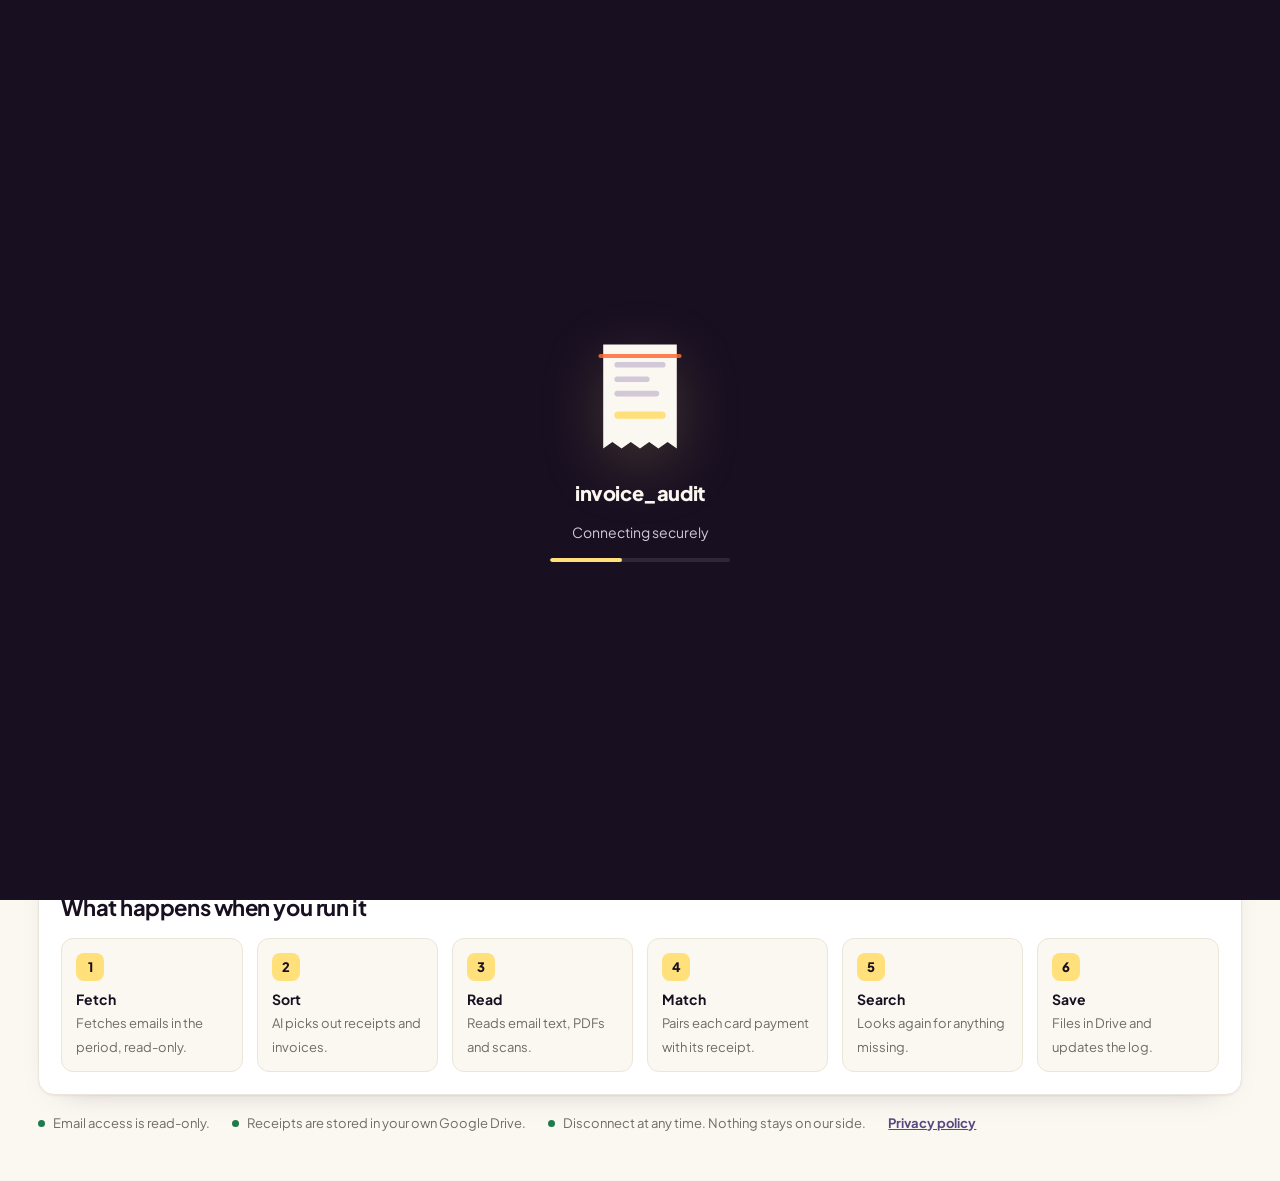
==== static/index.html @ 2ac288d0 "Replace Streamlit with a FastAPI backend and a full-page HTML app - server.py: sessions in memory, G" ====
<!doctype html>
<html lang="en">
<head>
  <meta charset="utf-8">
  <meta name="viewport" content="width=device-width, initial-scale=1">
  <title>invoice_audit</title>
  <meta name="description" content="Card transactions matched to receipts from your inbox.">
  <link rel="preconnect" href="https://fonts.googleapis.com">
  <link rel="preconnect" href="https://fonts.gstatic.com" crossorigin>
  <link href="https://fonts.googleapis.com/css2?family=Plus+Jakarta+Sans:wght@400;500;600;700;800&family=JetBrains+Mono:wght@500&display=swap" rel="stylesheet">
  <link rel="stylesheet" href="/static/app.css?v=1">
  <link rel="icon" href="data:image/svg+xml,%3Csvg xmlns='http://www.w3.org/2000/svg' viewBox='0 0 32 32'%3E%3Crect width='32' height='32' rx='9' fill='%23180F21'/%3E%3Cpath d='M10 8h12v16l-3-2-3 2-3-2-3 2z' fill='%23FFE07A'/%3E%3C/svg%3E">
</head>
<body>

<!-- first paint: shown until the backend answers (Render free instances can take a while to wake up) -->
<div id="boot" class="boot">
  <div class="boot-art">
    <svg viewBox="0 0 120 150" class="boot-receipt" aria-hidden="true">
      <path d="M14 8h92v130l-11.5-8-11.5 8-11.5-8-11.5 8-11.5-8-11.5 8-11.5-8-11.5 8z" fill="#FBF7F1"/>
      <rect class="ln l1" x="28" y="30" width="64" height="7" rx="3.5"/>
      <rect class="ln l2" x="28" y="48" width="44" height="7" rx="3.5"/>
      <rect class="ln l3" x="28" y="66" width="56" height="7" rx="3.5"/>
      <rect class="ln l4" x="28" y="92" width="64" height="9" rx="4.5"/>
      <rect class="scan" x="8" y="20" width="104" height="5" rx="2.5"/>
    </svg>
  </div>
  <div class="boot-name">invoice_audit</div>
  <div class="boot-msg" id="boot-msg">Starting the agent</div>
  <div class="boot-bar"><span></span></div>
</div>

<header class="topbar">
  <a class="brand" href="/">
    <span class="logo"><svg viewBox="0 0 32 32"><path d="M10 7h12v18l-3-2-3 2-3-2-3 2z" fill="#180F21"/><path d="M13 12h6M13 16h4" stroke="#FFE07A" stroke-width="2" stroke-linecap="round"/></svg></span>
    <span><b>invoice_audit</b><small data-i18n="nav_sub">Receipt matching agent</small></span>
  </a>
  <div class="top-right">
    <div class="seg" id="lang">
      <button data-lang="en">EN</button><button data-lang="sv">SV</button>
    </div>
    <div id="account"></div>
  </div>
</header>

<main id="app">
  <!-- ONBOARDING -->
  <section id="view-onboard" class="view">
    <div class="hero">
      <div class="hero-text">
        <div class="eyebrow" data-i18n="hero_eyebrow">AI receipt assistant</div>
        <h1 data-i18n-html="hero_title">Every card payment, <em>matched</em> to its receipt.</h1>
        <p data-i18n="hero_text">Connect your inbox, add your card statement and let the agent find, match and file every receipt. You only handle the few it cannot find.</p>
        <div class="chips" id="hero-chips"></div>
      </div>
      <div class="hero-art" aria-hidden="true">
        <svg viewBox="0 0 460 300">
          <rect x="18" y="38" width="190" height="224" rx="18" fill="#2B1745"/>
          <text x="40" y="72" fill="#D3C8D8" font-size="13" font-weight="700" letter-spacing="1.5">CARD STATEMENT</text>
          <g font-size="12" fill="#FBF7F1">
            <rect x="34" y="88" width="158" height="30" rx="8" fill="#3a2458"/><text x="46" y="108">VY NKPG</text><text x="180" y="108" text-anchor="end">420.00</text>
            <rect x="34" y="126" width="158" height="30" rx="8" fill="#3a2458"/><text x="46" y="146">DROPBOX*</text><text x="180" y="146" text-anchor="end">1 363.28</text>
            <rect x="34" y="164" width="158" height="30" rx="8" fill="#3a2458"/><text x="46" y="184">ANTHROPIC*</text><text x="180" y="184" text-anchor="end">255.23</text>
            <rect x="34" y="202" width="158" height="30" rx="8" fill="#3a2458" stroke="#FF6B35" stroke-dasharray="4 4"/><text x="46" y="222">PARKERING</text><text x="180" y="222" text-anchor="end">60.00</text>
          </g>
          <g class="links" stroke="#FFE07A" stroke-width="2.5" fill="none" stroke-linecap="round">
            <path d="M192 103 C 240 103, 240 70, 282 70"/><path d="M192 141 C 240 141, 240 140, 282 140"/><path d="M192 179 C 240 179, 240 210, 282 210"/>
          </g>
          <g>
            <rect x="282" y="44" width="160" height="54" rx="12" fill="#FBF7F1"/><text x="298" y="66" font-size="12" font-weight="700" fill="#180F21">Vy · kvitto</text><text x="298" y="86" font-size="11" fill="#6E6C66">420,00 kr · moms 6%</text><circle cx="420" cy="71" r="10" fill="#1F7A4D"/><path d="M415 71l3.5 3.5 6-7" stroke="#fff" stroke-width="2.2" fill="none"/>
            <rect x="282" y="113" width="160" height="54" rx="12" fill="#FBF7F1"/><text x="298" y="135" font-size="12" font-weight="700" fill="#180F21">Dropbox · receipt</text><text x="298" y="155" font-size="11" fill="#6E6C66">SEK 1 363.28 · PDF</text><circle cx="420" cy="140" r="10" fill="#1F7A4D"/><path d="M415 140l3.5 3.5 6-7" stroke="#fff" stroke-width="2.2" fill="none"/>
            <rect x="282" y="183" width="160" height="54" rx="12" fill="#FBF7F1"/><text x="298" y="205" font-size="12" font-weight="700" fill="#180F21">Anthropic · receipt</text><text x="298" y="225" font-size="11" fill="#6E6C66">USD 25.00 · FX ok</text><circle cx="420" cy="210" r="10" fill="#1F7A4D"/><path d="M415 210l3.5 3.5 6-7" stroke="#fff" stroke-width="2.2" fill="none"/>
          </g>
          <rect x="282" y="252" width="160" height="34" rx="10" fill="#FF6B35"/><text x="362" y="274" text-anchor="middle" font-size="12" font-weight="700" fill="#180F21">1 missing · one tap</text>
        </svg>
      </div>
    </div>

    <div class="wrap">
      <div class="steps">
        <article class="card step" id="step1">
          <div class="step-head"><span class="num">1</span><h3 data-i18n="step1">Connect your inbox</h3><span class="tag" id="step1-tag"></span></div>
          <p class="muted" data-i18n="google_hint">Reads Gmail (read-only) and saves receipts in your own Google Drive.</p>
          <div id="step1-body"></div>
        </article>
        <article class="card step" id="step2">
          <div class="step-head"><span class="num">2</span><h3 data-i18n="step2">Add your card statement</h3><span class="tag" id="step2-tag"></span></div>
          <p class="muted" data-i18n="upload_hint">Any card or bank export: CSV, Excel or PDF. Mynt, Pleo, any bank.</p>
          <label class="drop" id="drop">
            <input type="file" id="statement-file" accept=".csv,.xlsx,.xls,.pdf">
            <span class="drop-icon"><svg viewBox="0 0 24 24"><path d="M12 16V4m0 0l-4 4m4-4l4 4M4 16v3a1 1 0 001 1h14a1 1 0 001-1v-3" fill="none" stroke="currentColor" stroke-width="1.8" stroke-linecap="round" stroke-linejoin="round"/></svg></span>
            <span class="drop-text"><b data-i18n="drop_title">Drop your statement here</b><small data-i18n="drop_sub">or click to choose a file</small></span>
            <span class="drop-busy"><span class="scanbar"></span><b id="drop-busy-msg">Reading your statement</b></span>
          </label>
          <button class="btn btn-ghost full" id="use-sample" data-i18n="sample">Use the sample Mynt export</button>
          <div id="statement-summary"></div>
        </article>
        <article class="card step" id="step3">
          <div class="step-head"><span class="num">3</span><h3 data-i18n="step3">Run the agent</h3></div>
          <p class="muted" data-i18n="period">Look for receipts from</p>
          <div class="seg seg-wide" id="period"></div>
          <p class="note" data-i18n="nightly">This is the job the agent runs every night. Run it now to see it work.</p>
          <button class="btn btn-primary btn-lg full" id="run" data-i18n="run">Run agent now</button>
        </article>
      </div>

      <div class="how card">
        <div class="how-head"><div class="eyebrow" data-i18n="how_eyebrow">How it works</div><h2 data-i18n="how_title">What happens when you run it</h2></div>
        <ol class="flow" id="flow"></ol>
      </div>
      <div class="privacy">
        <span data-i18n="privacy_1">Email access is read-only.</span>
        <span data-i18n="privacy_2">Receipts are stored in your own Google Drive.</span>
        <span data-i18n="privacy_3">Disconnect at any time. Nothing stays on our side.</span>
        <a id="privacy-link" target="_blank" data-i18n="policy">Privacy policy</a>
      </div>
    </div>
  </section>

  <!-- RUNNING -->
  <section id="view-run" class="view" hidden>
    <div class="band">
      <div class="band-inner">
        <div class="eyebrow" data-i18n="run_eyebrow">Agent at work</div>
        <h1 id="run-title" data-i18n="run_title">Finding and matching your receipts</h1>
        <p id="run-tip" class="tip"></p>
        <div class="indeterminate"><span></span></div>
        <div class="band-meta"><span id="run-elapsed">0:00</span></div>
      </div>
    </div>
    <div class="wrap grid-run">
      <div class="card">
        <h3 class="card-title" data-i18n="progress">Progress</h3>
        <ol class="stepper" id="stepper"></ol>
      </div>
      <div class="card">
        <div class="card-title-row"><h3 class="card-title" data-i18n="activity">Activity</h3><span class="live"><i></i><span data-i18n="live">Live</span></span></div>
        <ul class="feed" id="feed"></ul>
        <div id="run-error"></div>
      </div>
    </div>
  </section>

  <!-- RESULTS -->
  <section id="view-result" class="view" hidden>
    <div class="band">
      <div class="band-inner band-split">
        <div>
          <div class="eyebrow" id="res-eyebrow"></div>
          <h1 id="res-title"></h1>
          <p id="res-sub" class="tip"></p>
          <div class="bar"><span id="res-bar"></span></div>
        </div>
        <div class="band-actions" id="res-actions"></div>
      </div>
    </div>
    <div class="wrap">
      <div class="stats" id="stats"></div>
      <div class="grid-res">
        <div>
          <div class="section-head"><h2 id="todo-title"></h2></div>
          <div id="todo"></div>
        </div>
        <aside>
          <div class="card">
            <h3 class="card-title" data-i18n="connections">Connections</h3>
            <div id="connections"></div>
          </div>
          <div class="card">
            <div class="card-title-row"><h3 class="card-title" data-i18n="activity">Activity</h3><button class="link" id="log-toggle" data-i18n="show_all">Show all</button></div>
            <ul class="feed feed-compact" id="res-feed"></ul>
          </div>
        </aside>
      </div>
      <div class="card table-card">
        <div class="table-head">
          <h2 data-i18n="tab_all">All transactions</h2>
          <div class="filters" id="filters"></div>
          <input class="search" id="search" type="search" data-i18n-ph="search" placeholder="Search">
        </div>
        <div class="table-wrap"><table id="table"></table></div>
      </div>
      <div class="card" id="orphans-card" hidden>
        <h2 data-i18n="orphans">Receipts with no card transaction</h2>
        <p class="muted" data-i18n="orphans_hint">Found in your inbox but not on this statement. Paid with another card?</p>
        <ul class="orphans" id="orphans"></ul>
      </div>
      <div class="foot-actions">
        <button class="btn btn-ghost" id="restart" data-i18n="restart">New run</button>
        <button class="btn btn-danger-ghost" id="forget" data-i18n="forget">Disconnect and delete my data</button>
      </div>
    </div>
  </section>
</main>

<div id="toasts" class="toasts"></div>
<div id="modal" class="modal" hidden></div>
<script src="/static/app.js?v=1"></script>
</body>
</html>
---- static/app.css ----
:root {
  --ink: #180F21; --ink-2: #2B1745; --ink-3: #1C0F2D; --plum: #5A4880; --plum-2: #8A7FA0;
  --khaki: #FFE07A; --khaki-2: #FFE797; --khaki-dark: #B39D55; --lemon: #FFF3C4;
  --coral: #FF6B35; --tomato: #F2654A;
  --cream: #FBF7F1; --paper: #FFFFFF; --line: #ECE5DA; --line-2: #E2D9CB;
  --thistle: #D3C8D8; --lavender: #F3EEFF; --ghost: #F6F2FC; --smoke: #F2F1EF;
  --text: #180F21; --muted: #6E6C66;
  --ok: #1F7A4D; --ok-bg: #E2F1E8; --warn: #8A6D1F; --warn-bg: #FFF3C4; --bad: #B3261E; --bad-bg: #FFE4EA;
  --radius: 16px; --shadow: 0 1px 2px rgba(24,15,33,.05), 0 12px 32px -24px rgba(24,15,33,.35);
}
* { box-sizing: border-box; }
html { -webkit-text-size-adjust: 100%; }
body { margin: 0; background: var(--cream); color: var(--text); font: 15px/1.55 "Plus Jakarta Sans", system-ui, sans-serif; }
a { color: inherit; }
button { font: inherit; cursor: pointer; }
[hidden] { display: none !important; }
h1, h2, h3 { margin: 0; letter-spacing: -.02em; }
.muted { color: var(--muted); }
.eyebrow { font-size: 12px; font-weight: 700; letter-spacing: .12em; text-transform: uppercase; color: var(--khaki); }
.wrap { padding: 28px clamp(16px, 3vw, 40px) 48px; }

/* ---------- boot loader ---------- */
.boot { position: fixed; inset: 0; z-index: 100; background: var(--ink); color: var(--cream); display: flex;
        flex-direction: column; align-items: center; justify-content: center; gap: 14px; transition: opacity .35s ease; }
.boot.hide { opacity: 0; pointer-events: none; }
.boot-receipt { width: 96px; filter: drop-shadow(0 18px 30px rgba(255,224,122,.18)); }
.boot-receipt .ln { fill: var(--thistle); transform-origin: left; animation: grow 1.6s ease-in-out infinite; }
.boot-receipt .l2 { animation-delay: .15s; } .boot-receipt .l3 { animation-delay: .3s; }
.boot-receipt .l4 { fill: var(--khaki); animation-delay: .45s; }
.boot-receipt .scan { fill: var(--coral); opacity: .85; animation: scan 1.6s ease-in-out infinite; }
@keyframes grow { 0%, 100% { transform: scaleX(.35); } 50% { transform: scaleX(1); } }
@keyframes scan { 0% { transform: translateY(0); } 50% { transform: translateY(100px); } 100% { transform: translateY(0); } }
.boot-name { font-weight: 800; font-size: 20px; letter-spacing: -.02em; }
.boot-msg { color: var(--thistle); font-size: 14px; min-height: 22px; transition: opacity .25s; }
.boot-bar { width: 180px; height: 4px; border-radius: 4px; background: rgba(255,255,255,.1); overflow: hidden; }
.boot-bar span { display: block; height: 100%; width: 40%; background: var(--khaki); border-radius: 4px; animation: slide 1.2s ease-in-out infinite; }
@keyframes slide { 0% { transform: translateX(-100%); } 100% { transform: translateX(260%); } }

/* ---------- top bar ---------- */
.topbar { position: sticky; top: 0; z-index: 20; display: flex; align-items: center; justify-content: space-between;
          gap: 12px; padding: 12px clamp(16px, 3vw, 40px); background: var(--ink); color: var(--cream);
          border-bottom: 1px solid rgba(255,255,255,.06); }
.brand { display: flex; align-items: center; gap: 12px; text-decoration: none; }
.brand b { display: block; font-size: 17px; letter-spacing: -.02em; }
.brand small { display: block; color: var(--plum-2); font-size: 12px; }
.logo { width: 38px; height: 38px; border-radius: 11px; background: var(--khaki); display: grid; place-items: center; }
.logo svg { width: 26px; }
.top-right { display: flex; align-items: center; gap: 12px; }
.seg { display: inline-flex; background: rgba(255,255,255,.07); border: 1px solid rgba(255,255,255,.1); border-radius: 10px; padding: 3px; }
.seg button { border: 0; background: transparent; color: var(--thistle); padding: 6px 12px; border-radius: 7px; font-weight: 700; font-size: 13px; }
.seg button.on { background: var(--khaki); color: var(--ink); }
.account { display: flex; align-items: center; gap: 10px; font-size: 13px; color: var(--thistle); }
.avatar { width: 30px; height: 30px; border-radius: 50%; background: var(--plum); color: var(--cream); display: grid; place-items: center; font-weight: 700; }

/* ---------- buttons ---------- */
.btn { display: inline-flex; align-items: center; justify-content: center; gap: 8px; border-radius: 12px; padding: 11px 18px;
       font-weight: 700; font-size: 14px; border: 1.5px solid transparent; text-decoration: none; transition: transform .08s, background .15s, border-color .15s, box-shadow .15s; white-space: nowrap; }
.btn:active { transform: translateY(1px); }
.btn:disabled { opacity: .45; cursor: not-allowed; }
.btn svg { width: 18px; height: 18px; flex: none; }
.btn-primary { background: var(--khaki); color: var(--ink); box-shadow: 0 8px 18px -12px rgba(179,157,85,.9); }
.btn-primary:hover:not(:disabled) { background: var(--khaki-2); }
.btn-dark { background: var(--ink); color: var(--cream); }
.btn-dark:hover:not(:disabled) { background: var(--ink-2); }
.btn-ghost { background: var(--paper); color: var(--ink); border-color: var(--line-2); }
.btn-ghost:hover:not(:disabled) { border-color: var(--plum-2); background: var(--ghost); }
.btn-light { background: var(--cream); color: var(--ink); }
.btn-light:hover { background: #fff; }
.btn-outline-light { background: transparent; color: var(--cream); border-color: rgba(255,255,255,.28); }
.btn-outline-light:hover { border-color: var(--khaki); color: var(--khaki); }
.btn-coral { background: var(--coral); color: var(--ink); }
.btn-coral:hover { background: var(--tomato); }
.btn-ok { background: var(--ok); color: #fff; }
.btn-ok:hover:not(:disabled) { background: #19663f; }
.btn-danger-ghost { background: var(--paper); color: var(--bad); border-color: #F1C5CB; }
.btn-danger-ghost:hover:not(:disabled) { background: var(--bad-bg); }
.btn-lg { padding: 15px 22px; font-size: 16px; border-radius: 14px; }
.full { width: 100%; }
.link { border: 0; background: none; color: var(--plum); font-weight: 700; padding: 0; text-decoration: underline; text-underline-offset: 3px; }
.badge { font-size: 11px; font-weight: 800; letter-spacing: .04em; text-transform: uppercase; padding: 3px 7px; border-radius: 6px; background: var(--ink); color: var(--khaki); }
.spin { width: 16px; height: 16px; border-radius: 50%; border: 2.5px solid currentColor; border-right-color: transparent; animation: rot .7s linear infinite; }
@keyframes rot { to { transform: rotate(360deg); } }

/* ---------- hero / bands ---------- */
.hero { display: grid; grid-template-columns: 1.15fr 1fr; gap: 32px; align-items: center; background: var(--ink); color: var(--cream);
        padding: 48px clamp(16px, 3vw, 40px) 56px; position: relative; overflow: hidden; }
.hero::after { content: ""; position: absolute; right: -120px; top: -160px; width: 420px; height: 420px; border-radius: 50%; background: radial-gradient(circle, rgba(90,72,128,.55), transparent 70%); }
.hero h1 { font-size: clamp(32px, 4.4vw, 56px); line-height: 1.05; margin: 12px 0 16px; font-weight: 800; }
.hero h1 em { font-style: normal; color: var(--ink); background: var(--khaki); padding: 0 .18em; border-radius: 10px; }
.hero p { color: var(--thistle); font-size: 17px; max-width: 620px; margin: 0; }
.hero-art { position: relative; z-index: 1; }
.hero-art svg { width: 100%; max-width: 560px; display: block; margin-left: auto; font-family: inherit; }
.hero-art .links path { stroke-dasharray: 160; stroke-dashoffset: 160; animation: draw 1.4s ease forwards; }
.hero-art .links path:nth-child(2) { animation-delay: .25s; } .hero-art .links path:nth-child(3) { animation-delay: .5s; }
@keyframes draw { to { stroke-dashoffset: 0; } }
.chips { display: flex; flex-wrap: wrap; gap: 8px; margin-top: 24px; }
.chip { border: 1px solid rgba(255,255,255,.16); color: var(--cream); background: rgba(255,255,255,.05); border-radius: 999px; padding: 6px 12px; font-size: 13px; font-weight: 600; }
.band { background: var(--ink); color: var(--cream); padding: 36px clamp(16px, 3vw, 40px) 40px; }
.band h1 { font-size: clamp(26px, 3.4vw, 42px); font-weight: 800; margin: 8px 0 8px; }
.band .tip { color: var(--thistle); margin: 0; min-height: 24px; transition: opacity .25s; }
.band-split { display: grid; grid-template-columns: 1fr auto; gap: 24px; align-items: end; }
.band-actions { display: flex; flex-wrap: wrap; gap: 10px; justify-content: flex-end; }
.band-meta { margin-top: 10px; color: var(--plum-2); font: 500 13px "JetBrains Mono", monospace; }
.bar { height: 10px; border-radius: 10px; background: rgba(255,255,255,.1); margin-top: 18px; max-width: 640px; overflow: hidden; }
.bar span { display: block; height: 100%; background: var(--khaki); border-radius: 10px; width: 0; transition: width .8s ease; }
.indeterminate { height: 4px; border-radius: 4px; background: rgba(255,255,255,.1); margin-top: 20px; overflow: hidden; max-width: 640px; }
.indeterminate span { display: block; width: 30%; height: 100%; background: var(--khaki); animation: slide 1.4s ease-in-out infinite; }

/* ---------- cards / steps ---------- */
.card { background: var(--paper); border: 1px solid var(--line); border-radius: var(--radius); padding: 22px; box-shadow: var(--shadow); }
.card + .card { margin-top: 16px; }
.steps > .card, .grid-run > .card { margin-top: 0; }
.card-title { font-size: 15px; font-weight: 800; }
.card-title-row { display: flex; align-items: center; justify-content: space-between; gap: 10px; margin-bottom: 8px; }
.steps { display: grid; grid-template-columns: repeat(3, minmax(0, 1fr)); gap: 18px; margin-top: -40px; position: relative; z-index: 2; }
.step { display: flex; flex-direction: column; gap: 12px; transition: opacity .2s; }
.step.locked { opacity: .55; }
.step-head { display: flex; align-items: center; gap: 12px; }
.step-head h3 { font-size: 18px; flex: 1; }
.num { width: 34px; height: 34px; border-radius: 10px; display: grid; place-items: center; font-weight: 800; background: var(--ink); color: var(--khaki); flex: none; }
.step.done .num { background: var(--ok); color: #fff; }
.tag { font-size: 12px; font-weight: 700; padding: 3px 9px; border-radius: 999px; }
.tag.ok { background: var(--ok-bg); color: var(--ok); }
.step p { margin: 0; }
.note { font-size: 13px; color: var(--muted); }
.connected { display: flex; align-items: center; gap: 12px; padding: 12px; border-radius: 12px; background: var(--ok-bg); }
.connected b { display: block; font-size: 14px; } .connected small { color: var(--muted); }
.drop { position: relative; display: flex; align-items: center; gap: 14px; padding: 18px; border: 1.5px dashed var(--line-2); border-radius: 14px;
        background: var(--cream); cursor: pointer; transition: border-color .15s, background .15s; overflow: hidden; }
.drop:hover, .drop.over { border-color: var(--khaki-dark); background: var(--lemon); }
.drop input { position: absolute; inset: 0; opacity: 0; cursor: pointer; }
.drop-icon { width: 44px; height: 44px; border-radius: 12px; background: var(--ink); color: var(--khaki); display: grid; place-items: center; flex: none; }
.drop-icon svg { width: 22px; }
.drop-text b { display: block; } .drop-text small { color: var(--muted); }
.drop-busy { display: none; position: absolute; inset: 0; background: var(--ink); color: var(--cream); align-items: center; justify-content: center; gap: 10px; flex-direction: column; }
.drop.busy .drop-busy { display: flex; }
.scanbar { width: 60%; height: 4px; border-radius: 4px; background: rgba(255,255,255,.1); position: relative; overflow: hidden; }
.scanbar::after { content: ""; position: absolute; inset: 0; width: 35%; background: var(--khaki); animation: slide 1.1s ease-in-out infinite; }
.locked .drop { pointer-events: none; }
.summary { border: 1px solid var(--line); border-radius: 12px; overflow: hidden; }
.summary-head { display: flex; justify-content: space-between; gap: 10px; padding: 10px 12px; background: var(--ok-bg); font-size: 13px; font-weight: 700; color: var(--ok); }
.summary table { width: 100%; border-collapse: collapse; font-size: 13px; }
.summary td { padding: 7px 12px; border-top: 1px solid var(--line); }
.summary td:last-child { text-align: right; font-variant-numeric: tabular-nums; }
.seg-wide { background: var(--smoke); border-color: var(--line); width: 100%; }
.seg-wide button { flex: 1; color: var(--muted); padding: 9px 8px; }
.seg-wide button.on { background: var(--ink); color: var(--khaki); }

.how { margin-top: 22px; }
.how-head h2 { font-size: 22px; margin: 4px 0 4px; }
.how .eyebrow, .section-head .eyebrow { color: var(--plum); }
.flow { list-style: none; padding: 0; margin: 14px 0 0; display: grid; grid-template-columns: repeat(6, minmax(0, 1fr)); gap: 14px; }
.flow li { padding: 14px; border-radius: 12px; background: var(--cream); border: 1px solid var(--line); }
.flow .k { width: 28px; height: 28px; border-radius: 8px; display: grid; place-items: center; background: var(--khaki); font-weight: 800; font-size: 13px; margin-bottom: 8px; }
.flow b { display: block; font-size: 14px; } .flow span { color: var(--muted); font-size: 13px; }
.privacy { display: flex; flex-wrap: wrap; gap: 8px 22px; margin-top: 18px; color: var(--muted); font-size: 13px; }
.privacy span::before { content: ""; display: inline-block; width: 7px; height: 7px; border-radius: 50%; background: var(--ok); margin-right: 8px; vertical-align: 1px; }
.privacy a { color: var(--plum); font-weight: 700; }

/* ---------- running ---------- */
.grid-run { display: grid; grid-template-columns: minmax(280px, 1fr) 2fr; gap: 18px; align-items: start; }
.stepper { list-style: none; margin: 12px 0 0; padding: 0; }
.stepper li { display: flex; gap: 14px; align-items: flex-start; padding: 10px 0; position: relative; }
.stepper li:not(:last-child)::after { content: ""; position: absolute; left: 13px; top: 40px; bottom: -8px; width: 2px; background: var(--line); }
.stepper .dot { width: 28px; height: 28px; border-radius: 50%; border: 2px solid var(--line-2); background: var(--paper); display: grid; place-items: center; flex: none; position: relative; z-index: 1; }
.stepper b { display: block; font-size: 14px; } .stepper small { color: var(--muted); font-size: 12.5px; }
.stepper li.active .dot { border-color: var(--khaki-dark); background: var(--lemon); }
.stepper li.active .dot::after { content: ""; width: 12px; height: 12px; border-radius: 50%; border: 2.5px solid var(--ink); border-right-color: transparent; animation: rot .8s linear infinite; }
.stepper li.done .dot { border-color: var(--ok); background: var(--ok); }
.stepper li.done .dot::after { content: ""; width: 9px; height: 5px; border-left: 2.5px solid #fff; border-bottom: 2.5px solid #fff; transform: rotate(-45deg) translate(1px, -1px); }
.stepper li.skipped { opacity: .45; }
.stepper li.active b { color: var(--ink); }
.live { display: inline-flex; align-items: center; gap: 6px; font-size: 12px; font-weight: 700; color: var(--ok); }
.live i { width: 8px; height: 8px; border-radius: 50%; background: var(--ok); animation: pulse 1.2s ease-in-out infinite; }
@keyframes pulse { 50% { opacity: .3; } }
.feed { list-style: none; margin: 0; padding: 0; max-height: 520px; overflow: auto; }
.feed li { display: grid; grid-template-columns: 64px 92px 1fr; gap: 10px; align-items: baseline; padding: 9px 4px; border-top: 1px solid var(--line); font-size: 14px; animation: fadein .3s ease; }
.feed li:first-child { border-top: 0; }
@keyframes fadein { from { opacity: 0; transform: translateY(4px); } }
.feed time { font: 500 12px "JetBrains Mono", monospace; color: var(--plum-2); }
.feed .st { font-size: 11px; font-weight: 800; letter-spacing: .04em; text-transform: uppercase; color: var(--plum); background: var(--ghost); border-radius: 6px; padding: 2px 7px; justify-self: start; }
.feed li.ok .st { color: var(--ok); background: var(--ok-bg); }
.feed li.warn .st { color: var(--warn); background: var(--warn-bg); }
.feed li.error .st { color: var(--bad); background: var(--bad-bg); }
.feed li.error span:last-child { color: var(--bad); font-weight: 700; }
.feed-compact { max-height: 340px; }
.feed-compact li { grid-template-columns: 76px 1fr; font-size: 13px; }
.feed-compact time { display: none; }
.alert { margin-top: 14px; padding: 16px; border-radius: 12px; background: var(--bad-bg); border: 1px solid #F1C5CB; }
.alert b { display: block; color: var(--bad); margin-bottom: 4px; }
.alert .row { display: flex; gap: 10px; margin-top: 12px; flex-wrap: wrap; }

/* ---------- results ---------- */
.stats { display: grid; grid-template-columns: repeat(4, minmax(0, 1fr)); gap: 16px; margin-top: -2px; }
.stat { background: var(--paper); border: 1px solid var(--line); border-radius: var(--radius); padding: 18px 20px; box-shadow: var(--shadow); position: relative; overflow: hidden; }
.stat::before { content: ""; position: absolute; left: 0; top: 0; bottom: 0; width: 5px; background: var(--c); }
.stat .n { font-size: 34px; font-weight: 800; line-height: 1.1; color: var(--c); font-variant-numeric: tabular-nums; }
.stat .l { color: var(--muted); font-weight: 700; font-size: 13px; }
.grid-res { display: grid; grid-template-columns: 2fr 1fr; gap: 18px; margin-top: 22px; align-items: start; }
.grid-res aside .card + .card { margin-top: 16px; }
.section-head { display: flex; align-items: center; justify-content: space-between; margin-bottom: 12px; }
.section-head h2 { font-size: 20px; }
.todo { position: relative; background: var(--paper); border: 1px solid var(--line); border-left: 5px solid var(--c, var(--bad)); border-radius: 14px; padding: 16px 18px; box-shadow: var(--shadow); }
.todo + .todo { margin-top: 12px; }
.todo.check { --c: var(--khaki-dark); }
.todo.over { background: var(--lemon); }
.todo-top { display: flex; justify-content: space-between; gap: 12px; align-items: flex-start; }
.todo-top b { font-size: 15px; } .todo-top small { display: block; color: var(--muted); }
.pill { font-size: 12px; font-weight: 800; padding: 4px 10px; border-radius: 999px; white-space: nowrap; }
.pill.matched { background: var(--ok-bg); color: var(--ok); } .pill.check { background: var(--warn-bg); color: var(--warn); }
.pill.missing { background: var(--bad-bg); color: var(--bad); } .pill.no_receipt { background: var(--smoke); color: var(--muted); }
.suggest { margin-top: 12px; padding: 12px 14px; border-radius: 10px; background: var(--lemon); font-size: 14px; }
.suggest small { display: block; color: var(--warn); margin-top: 2px; }
.todo-actions { display: grid; grid-template-columns: repeat(3, minmax(0, 1fr)); gap: 10px; margin-top: 14px; }
.todo-actions .btn { padding: 10px 12px; }
.upload-btn { position: relative; overflow: hidden; flex-direction: column; gap: 0; line-height: 1.2; }
.upload-btn small { font-weight: 600; font-size: 11px; color: var(--muted); }
.upload-btn input { position: absolute; inset: 0; opacity: 0; cursor: pointer; }
.todo .busy { position: absolute; inset: 0; border-radius: 14px; background: rgba(251,247,241,.85); display: none; align-items: center; justify-content: center; gap: 10px; font-weight: 700; }
.todo.loading .busy { display: flex; }
.empty { padding: 26px; text-align: center; border-radius: 14px; background: var(--ok-bg); color: var(--ok); font-weight: 700; }
.conn { display: flex; align-items: center; justify-content: space-between; gap: 10px; padding: 10px 0; border-top: 1px solid var(--line); }
.conn:first-of-type { border-top: 0; }
.conn b { font-size: 14px; } .conn small { display: block; color: var(--muted); font-size: 12px; }
.table-card { margin-top: 22px; padding: 0; overflow: hidden; }
.table-head { display: flex; flex-wrap: wrap; gap: 12px; align-items: center; padding: 18px 22px; border-bottom: 1px solid var(--line); }
.table-head h2 { font-size: 18px; margin-right: auto; }
.filters { display: flex; flex-wrap: wrap; gap: 6px; }
.filters button { border: 1px solid var(--line-2); background: var(--paper); border-radius: 999px; padding: 6px 12px; font-size: 13px; font-weight: 700; color: var(--muted); }
.filters button.on { background: var(--ink); color: var(--khaki); border-color: var(--ink); }
.search { border: 1px solid var(--line-2); border-radius: 10px; padding: 8px 12px; font: inherit; min-width: 200px; background: var(--cream); }
.table-wrap { overflow-x: auto; }
table { width: 100%; border-collapse: collapse; font-size: 14px; }
th { text-align: left; font-size: 12px; text-transform: uppercase; letter-spacing: .06em; color: var(--muted); padding: 12px 16px; background: var(--cream); white-space: nowrap; }
td { padding: 12px 16px; border-top: 1px solid var(--line); vertical-align: top; }
td.num-col { text-align: right; font-variant-numeric: tabular-nums; white-space: nowrap; }
td a { color: var(--plum); font-weight: 700; }
td .why { color: var(--muted); font-size: 13px; }
.orphans { margin: 10px 0 0; padding-left: 18px; }
.foot-actions { display: flex; gap: 10px; margin-top: 22px; flex-wrap: wrap; }

/* ---------- toasts / modal ---------- */
.toasts { position: fixed; right: 18px; bottom: 18px; display: flex; flex-direction: column; gap: 10px; z-index: 60; }
.toast { background: var(--ink); color: var(--cream); padding: 12px 16px; border-radius: 12px; box-shadow: 0 12px 30px -12px rgba(0,0,0,.5); max-width: 380px; font-size: 14px; border-left: 4px solid var(--khaki); animation: fadein .25s ease; }
.toast.error { border-left-color: var(--coral); } .toast.ok { border-left-color: #52E0A8; }
.modal { position: fixed; inset: 0; z-index: 70; background: rgba(24,15,33,.55); display: grid; place-items: center; padding: 16px; }
.modal-box { background: var(--paper); border-radius: 20px; max-width: 460px; width: 100%; padding: 26px; box-shadow: 0 30px 60px -20px rgba(0,0,0,.5); }
.modal-box h3 { font-size: 20px; display: flex; align-items: center; gap: 10px; }
.modal-box p { color: var(--muted); }
.modal-actions { display: flex; gap: 10px; justify-content: flex-end; margin-top: 18px; flex-wrap: wrap; }

@media (max-width: 1100px) {
  .steps { grid-template-columns: 1fr; margin-top: -30px; }
  .flow { grid-template-columns: repeat(3, minmax(0, 1fr)); }
  .grid-res, .grid-run { grid-template-columns: 1fr; }
}
@media (max-width: 760px) {
  .hero { grid-template-columns: 1fr; padding-top: 32px; }
  .hero-art { display: none; }
  .band-split { grid-template-columns: 1fr; }
  .band-actions { justify-content: flex-start; }
  .stats { grid-template-columns: repeat(2, minmax(0, 1fr)); }
  .flow { grid-template-columns: 1fr 1fr; }
  .todo-actions { grid-template-columns: 1fr; }
  .feed li { grid-template-columns: 56px 1fr; } .feed .st { display: none; }
  .brand small { display: none; }
  .search { min-width: 0; width: 100%; }
}
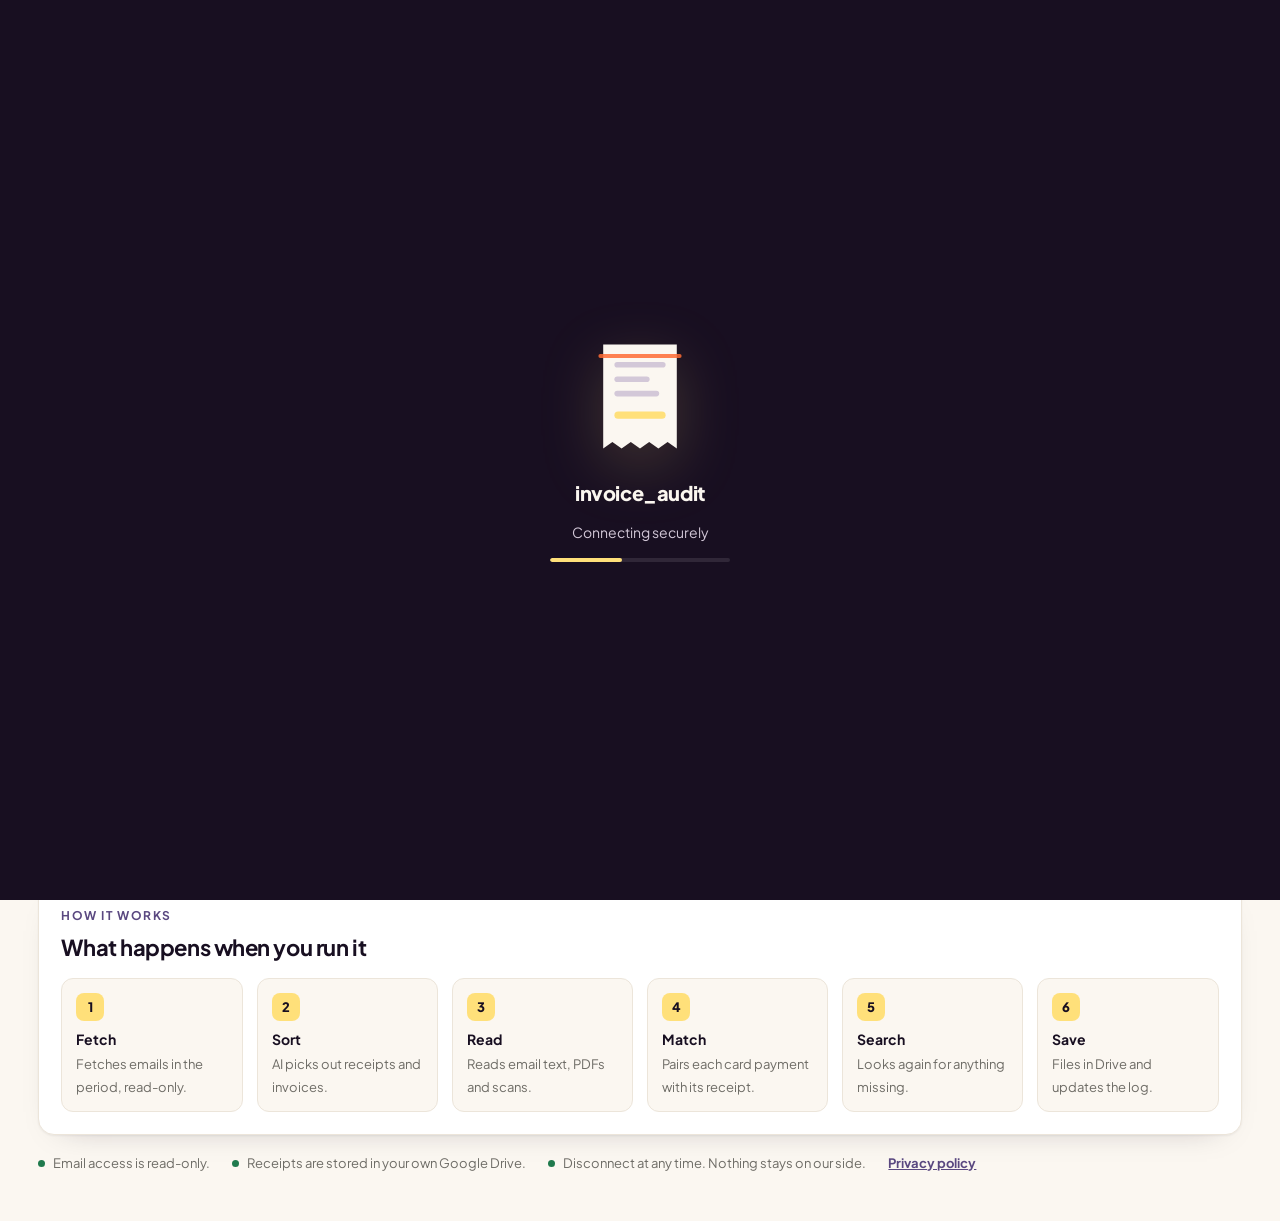
==== commit 80b9f2f4: "Comparison with Mynt, Fortnox, Pleo, Midday, Bokio and Spiris on the site; Home button in the app - " ====
--- a/static/index.html
+++ b/static/index.html
@@ -8,7 +8,7 @@
   <link rel="preconnect" href="https://fonts.googleapis.com">
   <link rel="preconnect" href="https://fonts.gstatic.com" crossorigin>
   <link href="https://fonts.googleapis.com/css2?family=Plus+Jakarta+Sans:wght@400;500;600;700;800&family=JetBrains+Mono:wght@500&display=swap" rel="stylesheet">
-  <link rel="stylesheet" href="/static/app.css?v=1">
+  <link rel="stylesheet" href="/static/app.css?v=2">
   <link rel="icon" href="data:image/svg+xml,%3Csvg xmlns='http://www.w3.org/2000/svg' viewBox='0 0 32 32'%3E%3Crect width='32' height='32' rx='9' fill='%23180F21'/%3E%3Cpath d='M10 8h12v16l-3-2-3 2-3-2-3 2z' fill='%23FFE07A'/%3E%3C/svg%3E">
 </head>
 <body>
@@ -36,6 +36,7 @@
     <span><b>invoice_audit</b><small data-i18n="nav_sub">Receipt matching agent</small></span>
   </a>
   <div class="top-right">
+    <a class="home-link" id="home-link" href="https://receipt-audit-site.onrender.com"><svg viewBox="0 0 24 24"><path d="M4 11l8-7 8 7v8a1 1 0 01-1 1h-4v-6h-6v6H5a1 1 0 01-1-1z" fill="none" stroke="currentColor" stroke-width="1.8" stroke-linejoin="round"/></svg><span data-i18n="home">Home</span></a>
     <div class="seg" id="lang">
       <button data-lang="en">EN</button><button data-lang="sv">SV</button>
     </div>
@@ -195,6 +196,6 @@
 
 <div id="toasts" class="toasts"></div>
 <div id="modal" class="modal" hidden></div>
-<script src="/static/app.js?v=1"></script>
+<script src="/static/app.js?v=2"></script>
 </body>
 </html>
--- a/static/app.css
+++ b/static/app.css
@@ -85,7 +85,7 @@
 .hero { display: grid; grid-template-columns: 1.15fr 1fr; gap: 32px; align-items: center; background: var(--ink); color: var(--cream);
         padding: 48px clamp(16px, 3vw, 40px) 56px; position: relative; overflow: hidden; }
 .hero::after { content: ""; position: absolute; right: -120px; top: -160px; width: 420px; height: 420px; border-radius: 50%; background: radial-gradient(circle, rgba(90,72,128,.55), transparent 70%); }
-.hero h1 { font-size: clamp(32px, 4.4vw, 56px); line-height: 1.05; margin: 12px 0 16px; font-weight: 800; }
+.hero h1 { font-size: clamp(32px, 4.4vw, 56px); line-height: 1.5; margin: 12px 0 16px; font-weight: 800; }
 .hero h1 em { font-style: normal; color: var(--ink); background: var(--khaki); padding: 0 .18em; border-radius: 10px; }
 .hero p { color: var(--thistle); font-size: 17px; max-width: 620px; margin: 0; }
 .hero-art { position: relative; z-index: 1; }
@@ -112,7 +112,7 @@
 .steps > .card, .grid-run > .card { margin-top: 0; }
 .card-title { font-size: 15px; font-weight: 800; }
 .card-title-row { display: flex; align-items: center; justify-content: space-between; gap: 10px; margin-bottom: 8px; }
-.steps { display: grid; grid-template-columns: repeat(3, minmax(0, 1fr)); gap: 18px; margin-top: -40px; position: relative; z-index: 2; }
+.steps { display: grid; grid-template-columns: repeat(3, minmax(0, 1fr)); gap: 18px; margin-top: -12px; position: relative; z-index: 2; }
 .step { display: flex; flex-direction: column; gap: 12px; transition: opacity .2s; }
 .step.locked { opacity: .55; }
 .step-head { display: flex; align-items: center; gap: 12px; }
@@ -266,3 +266,7 @@
   .brand small { display: none; }
   .search { min-width: 0; width: 100%; }
 }
+.home-link { display: inline-flex; align-items: center; gap: 7px; color: var(--thistle); text-decoration: none; font-weight: 700; font-size: 13px; padding: 7px 12px; border-radius: 10px; border: 1px solid rgba(255,255,255,.12); }
+.home-link:hover { color: var(--khaki); border-color: var(--khaki); }
+.home-link svg { width: 16px; height: 16px; }
+@media (max-width: 760px) { .home-link span { display: none; } }
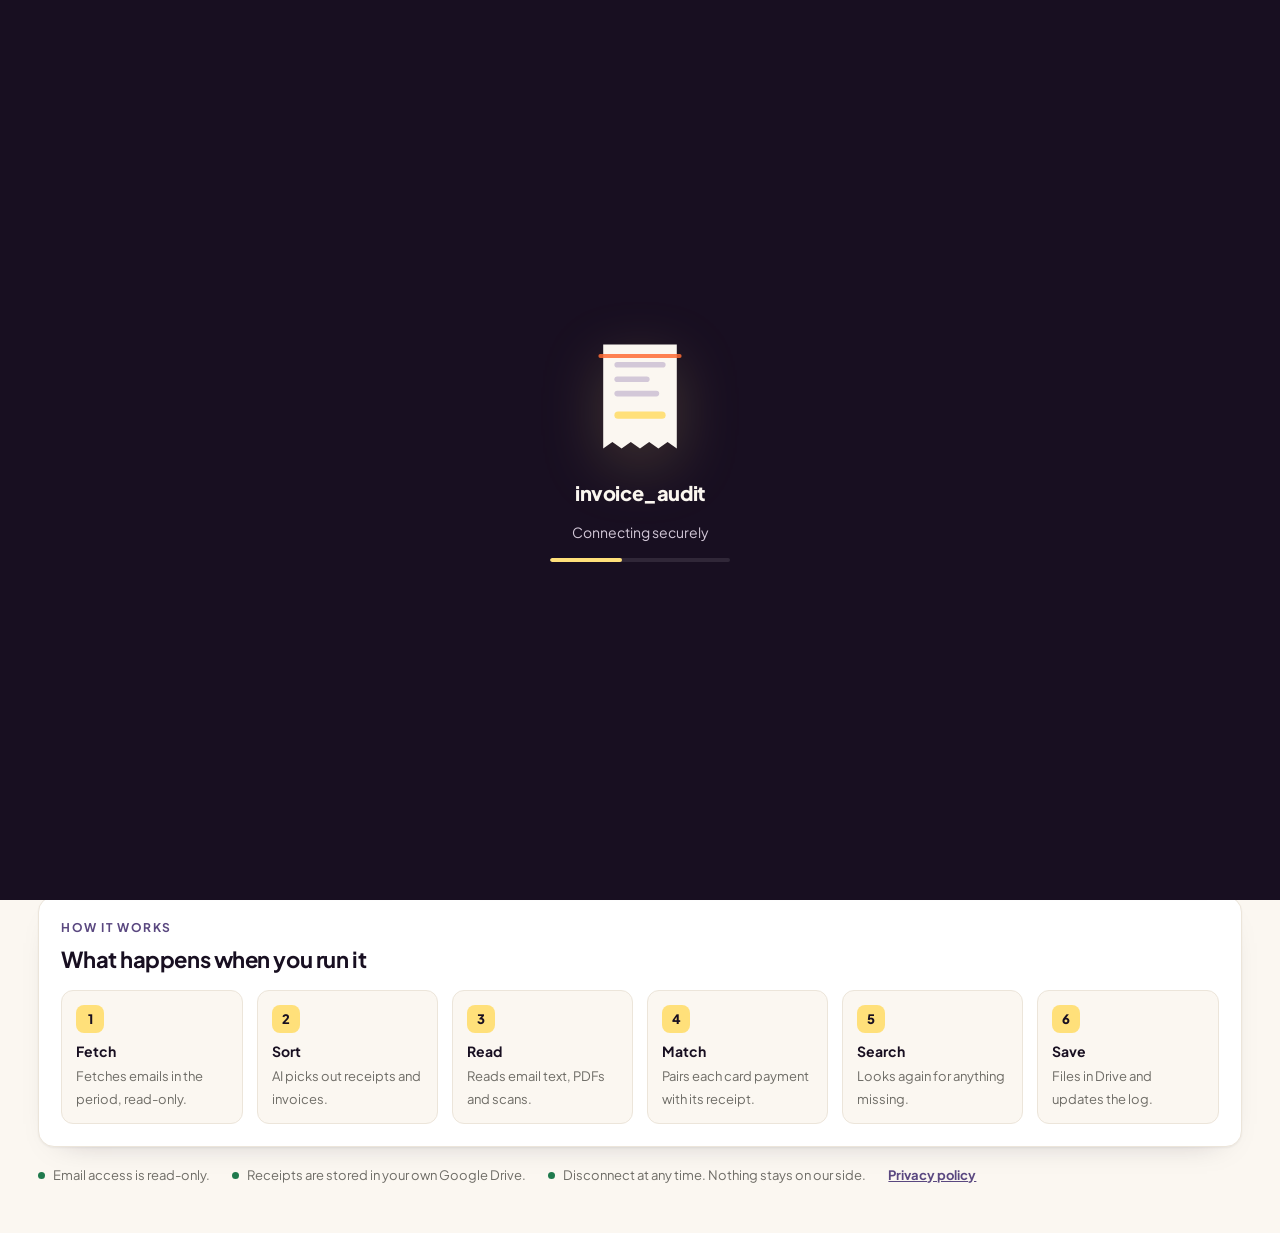
==== commit d403c5b9: "Smarter statement PDFs: password prompt, transaction tables only, 5-page limit, daily-limit model fa" ====
--- a/static/index.html
+++ b/static/index.html
@@ -8,7 +8,7 @@
   <link rel="preconnect" href="https://fonts.googleapis.com">
   <link rel="preconnect" href="https://fonts.gstatic.com" crossorigin>
   <link href="https://fonts.googleapis.com/css2?family=Plus+Jakarta+Sans:wght@400;500;600;700;800&family=JetBrains+Mono:wght@500&display=swap" rel="stylesheet">
-  <link rel="stylesheet" href="/static/app.css?v=2">
+  <link rel="stylesheet" href="/static/app.css?v=3">
   <link rel="icon" href="data:image/svg+xml,%3Csvg xmlns='http://www.w3.org/2000/svg' viewBox='0 0 32 32'%3E%3Crect width='32' height='32' rx='9' fill='%23180F21'/%3E%3Cpath d='M10 8h12v16l-3-2-3 2-3-2-3 2z' fill='%23FFE07A'/%3E%3C/svg%3E">
 </head>
 <body>
@@ -94,6 +94,7 @@
             <span class="drop-busy"><span class="scanbar"></span><b id="drop-busy-msg">Reading your statement</b></span>
           </label>
           <button class="btn btn-ghost full" id="use-sample" data-i18n="sample">Use the sample Mynt export</button>
+          <div id="statement-lock"></div>
           <div id="statement-summary"></div>
         </article>
         <article class="card step" id="step3">
@@ -196,6 +197,6 @@
 
 <div id="toasts" class="toasts"></div>
 <div id="modal" class="modal" hidden></div>
-<script src="/static/app.js?v=2"></script>
+<script src="/static/app.js?v=3"></script>
 </body>
 </html>
--- a/static/app.css
+++ b/static/app.css
@@ -270,3 +270,8 @@
 .home-link:hover { color: var(--khaki); border-color: var(--khaki); }
 .home-link svg { width: 16px; height: 16px; }
 @media (max-width: 760px) { .home-link span { display: none; } }
+.locked { border: 1.5px solid var(--khaki-dark); background: var(--lemon); border-radius: 12px; padding: 14px; }
+.locked b { display: block; } .locked p { margin: 4px 0 10px; font-size: 13px; color: var(--muted); }
+.pw-row { display: flex; gap: 8px; }
+.pw-row input { flex: 1; min-width: 0; border: 1px solid var(--line-2); border-radius: 10px; padding: 10px 12px; font: inherit; background: #fff; }
+.pw-err { display: block; margin-top: 8px; color: var(--bad); font-weight: 700; }
